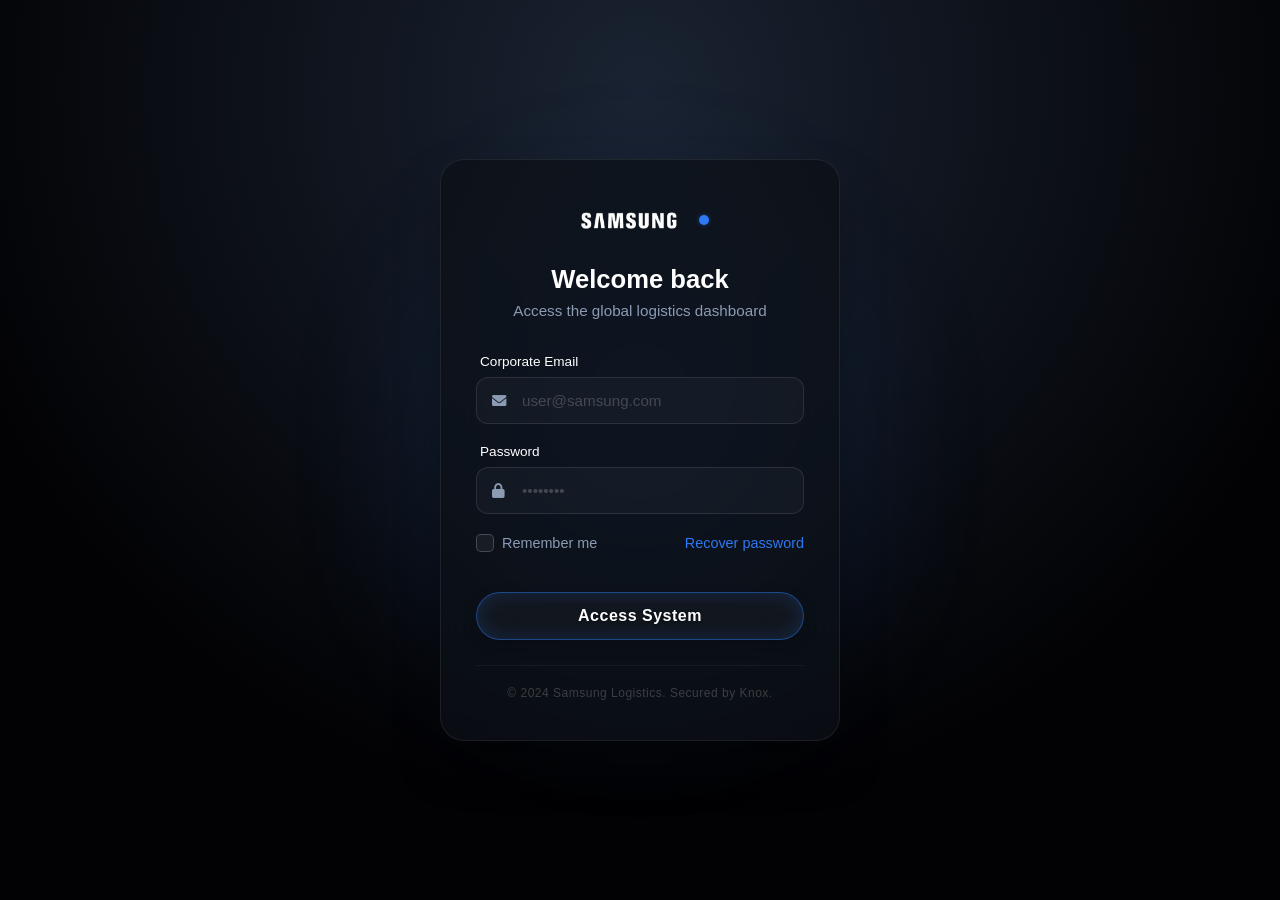
==== login/login.html @ c635fb00 "Atualizaçaõ do dashboard" ====
<!DOCTYPE html>
<html lang="en">
<head>
    <meta charset="UTF-8">
    <meta name="viewport" content="width=device-width, initial-scale=1.0">
    <title>Login - Samsung Connect</title>
    
    <link href="https://fonts.googleapis.com/css2?family=Outfit:wght@300;400;500;600;700&display=swap" rel="stylesheet">
    
    <link rel="stylesheet" href="login.css">
    <link rel="stylesheet" href="https://cdnjs.cloudflare.com/ajax/libs/font-awesome/6.0.0/css/all.min.css">
</head>
<body class="login-body">

    <div class="login-wrapper">
        <div class="login-glow-bg"></div>

        <div class="login-card glass-panel">
            
            <div class="login-header">
                <div class="logo-box justify-center">
                    <img src="/img/logo.png" alt="Samsung" style="height: 40px;">
                    <span class="status-beacon"></span>
                </div>
                <h2>Welcome back</h2>
                <p>Access the global logistics dashboard</p>
            </div>

            <form class="login-form">
                
                <div class="input-group">
                    <label>Corporate Email</label>
                    <div class="input-wrapper">
                        <i class="fas fa-envelope input-icon"></i>
                        <input type="email" placeholder="user@samsung.com" required>
                    </div>
                </div>

                <div class="input-group">
                    <label>Password</label>
                    <div class="input-wrapper">
                        <i class="fas fa-lock input-icon"></i>
                        <input type="password" placeholder="••••••••" required>
                    </div>
                </div>

                <div class="form-actions">
                    <label class="custom-checkbox">
                        <input type="checkbox">
                        <span class="checkmark"></span>
                        Remember me
                    </label>
                    <a href="#" class="forgot-link">Recover password</a>
                </div>

                <button type="submit" class="btn-cyber-glass full-width">
                    <span class="btn-text">Access System</span>
                    <span class="btn-shimmer"></span>
                </button>

            </form>

            <div class="login-footer">
                <p>© 2024 Samsung Logistics. Secured by Knox.</p>
            </div>
        </div>
    </div>

</body>
</html>
---- login/login.css ----
/* =========================================
   1. VARIÁVEIS GLOBAIS (Essenciais para as cores)
   ========================================= */
:root { 
    --bg-deep: #020204;
    --card-bg: #0d1117;
    --accent-blue: #2d79f3;
    --bright-cyan: #4facfe;
    --glass-bg: rgba(255, 255, 255, 0.03);
    --border-light: rgba(255, 255, 255, 0.1);
    --text-main: #ffffff;
    --text-dim: #8b9bb4;
    --glow-blue: rgba(45, 121, 243, 0.4);
}

/* =========================================
   2. RESET & BASE
   ========================================= */
* {
    margin: 0;
    padding: 0;
    box-sizing: border-box;
}

body {
    background-color: var(--bg-deep);
    color: var(--text-main);
    font-family: 'Plus Jakarta Sans', sans-serif;
    font-weight: 400;
    min-height: 100vh;
    /* Fundo padrão caso a div wrapper não cubra tudo */
    background: radial-gradient(circle at 50% 10%, #1a2332 0%, #020204 70%);
    overflow-x: hidden;
}

/* =========================================
   3. COMPONENTES COMPARTILHADOS (Logo & Botões)
   ========================================= */

/* --- LOGO BOX & ANIMAÇÃO BEACON --- */
.logo-box {
    display: flex;
    align-items: center;
    gap: 12px; 
}

.status-beacon {
    width: 10px;
    height: 10px;
    background-color: var(--accent-blue);
    border-radius: 50%;
    position: relative;
    box-shadow: 0 0 5px var(--glow-blue);
    animation: pulse-beacon 2s ease-in-out infinite;
}

.status-beacon::after {
    content: '';
    position: absolute;
    top: 50%;
    left: 50%;
    transform: translate(-50%, -50%);
    width: 100%;
    height: 100%;
    border-radius: 50%;
    border: 1px solid var(--accent-blue);
    animation: wave-beacon 2s ease-out infinite;
    opacity: 0;
}

@keyframes pulse-beacon {
    0%, 100% { transform: scale(1); opacity: 1; }
    50% { transform: scale(1.2); box-shadow: 0 0 15px var(--accent-blue); background-color: #5eb1ff; }
}

@keyframes wave-beacon {
    0% { width: 100%; height: 100%; opacity: 0.8; }
    100% { width: 300%; height: 300%; opacity: 0; }
}

/* --- BOTÃO CYBER GLASS (Usado no Login) --- */
.btn-cyber-glass {
    position: relative;
    padding: 14px 36px;
    background: rgba(255, 255, 255, 0.03);
    border: 1px solid rgba(45, 121, 243, 0.5);
    border-radius: 50px;
    color: #fff;
    font-family: 'Plus Jakarta Sans', sans-serif;
    font-size: 1rem;
    font-weight: 600;
    letter-spacing: 0.5px;
    cursor: pointer;
    overflow: hidden;
    backdrop-filter: blur(10px);
    -webkit-backdrop-filter: blur(10px);
    box-shadow: 
        inset 0 0 20px rgba(45, 121, 243, 0.2), 
        0 5px 15px rgba(0,0,0,0.2);
    transition: all 0.4s cubic-bezier(0.23, 1, 0.32, 1);
}

.btn-text {
    position: relative;
    z-index: 2;
    text-shadow: 0 1px 2px rgba(0,0,0,0.5);
    transition: all 0.3s ease;
}

.btn-shimmer {
    position: absolute;
    top: 0;
    left: -100%;
    width: 100%;
    height: 100%;
    background: linear-gradient(90deg, transparent, rgba(255, 255, 255, 0.2), transparent);
    transform: skewX(-20deg);
    transition: left 0.7s ease;
    z-index: 1;
}

.btn-cyber-glass:hover {
    background: rgba(45, 121, 243, 0.15);
    border-color: var(--accent-blue);
    box-shadow: inset 0 0 30px rgba(45, 121, 243, 0.4), 0 0 25px rgba(45, 121, 243, 0.4);
    transform: translateY(-3px);
}

.btn-cyber-glass:hover .btn-text { text-shadow: 0 0 8px rgba(255, 255, 255, 0.8); }
.btn-cyber-glass:hover .btn-shimmer { left: 100%; }
.btn-cyber-glass:active { transform: translateY(1px) scale(0.98); box-shadow: inset 0 0 10px rgba(45, 121, 243, 0.6); }

/* =========================================
   4. PÁGINA DE LOGIN (Seus Estilos)
   ========================================= */

/* Centraliza a página e mantém o fundo original */
.login-body {
    display: flex;
    justify-content: center;
    align-items: center;
    min-height: 100vh;
    overflow: hidden;
}

.login-wrapper {
    position: relative;
    width: 100%;
    max-width: 440px;
    padding: 20px;
    z-index: 10;
}

/* Efeito de brilho pulsante atrás do cartão */
.login-glow-bg {
    position: absolute;
    top: 50%;
    left: 50%;
    transform: translate(-50%, -50%);
    width: 120%;
    height: 120%;
    background: radial-gradient(circle, rgba(45, 121, 243, 0.2) 0%, transparent 70%);
    filter: blur(50px);
    z-index: -1;
    animation: glow-pulse 4s ease-in-out infinite alternate;
}

@keyframes glow-pulse {
    from { opacity: 0.6; transform: translate(-50%, -50%) scale(0.9); }
    to { opacity: 1; transform: translate(-50%, -50%) scale(1.1); }
}

/* O Cartão de Vidro (Glassmorphism) */
.glass-panel {
    background: rgba(13, 17, 23, 0.75);
    backdrop-filter: blur(20px);
    -webkit-backdrop-filter: blur(20px);
    border: 1px solid rgba(255, 255, 255, 0.08);
    border-radius: 24px;
    padding: 40px 35px;
    box-shadow: 0 25px 50px -12px rgba(0, 0, 0, 0.5);
}

/* Header do Login */
.login-header {
    text-align: center;
    margin-bottom: 35px;
}

.justify-center { justify-content: center; }

.login-header h2 {
    color: #fff;
    font-size: 1.6rem;
    margin-top: 25px;
    margin-bottom: 8px;
    font-weight: 600;
}

.login-header p {
    color: var(--text-dim);
    font-size: 0.95rem;
}

/* Inputs Modernos */
.input-group { margin-bottom: 20px; }

.input-group label {
    display: block;
    color: #fff;
    font-size: 0.85rem;
    margin-bottom: 8px;
    font-weight: 500;
    margin-left: 4px;
}

.input-wrapper { position: relative; }

.input-icon {
    position: absolute;
    left: 16px;
    top: 50%;
    transform: translateY(-50%);
    color: var(--text-dim);
    font-size: 0.9rem;
    transition: 0.3s;
    pointer-events: none;
}

.input-wrapper input {
    width: 100%;
    padding: 14px 16px 14px 45px;
    background: rgba(255, 255, 255, 0.03);
    border: 1px solid rgba(255, 255, 255, 0.1);
    border-radius: 12px;
    color: #fff;
    font-family: inherit;
    font-size: 0.95rem;
    outline: none;
    transition: all 0.3s ease;
}

.input-wrapper input::placeholder { color: rgba(255, 255, 255, 0.2); }

/* Estados de Foco */
.input-wrapper input:focus {
    background: rgba(45, 121, 243, 0.05);
    border-color: var(--accent-blue);
    box-shadow: 0 0 0 4px rgba(45, 121, 243, 0.1);
}

.input-wrapper input:focus + .input-icon { color: var(--accent-blue); }

/* Checkbox Customizado */
.form-actions {
    display: flex;
    justify-content: space-between;
    align-items: center;
    margin-bottom: 30px;
    font-size: 0.9rem;
}

.custom-checkbox {
    display: flex;
    align-items: center;
    gap: 8px;
    cursor: pointer;
    color: var(--text-dim);
    user-select: none;
}

.custom-checkbox input { display: none; }

.checkmark {
    height: 18px;
    width: 18px;
    background-color: rgba(255, 255, 255, 0.05);
    border: 1px solid rgba(255, 255, 255, 0.2);
    border-radius: 5px;
    position: relative;
    transition: 0.2s;
}

.custom-checkbox input:checked ~ .checkmark {
    background-color: var(--accent-blue);
    border-color: var(--accent-blue);
}

.custom-checkbox input:checked ~ .checkmark::after {
    content: '';
    position: absolute;
    left: 5px;
    top: 2px;
    width: 4px;
    height: 8px;
    border: solid white;
    border-width: 0 2px 2px 0;
    transform: rotate(45deg);
}

/* Link de recuperação */
.forgot-link {
    color: var(--accent-blue);
    text-decoration: none;
    font-weight: 500;
    transition: 0.2s;
}

.forgot-link:hover {
    color: #fff;
    text-shadow: 0 0 8px var(--glow-blue);
}

/* Botão Full Width */
.full-width {
    width: 100%;
    margin-top: 10px;
}

/* Footer */
.login-footer {
    text-align: center;
    margin-top: 25px;
    border-top: 1px solid rgba(255, 255, 255, 0.05);
    padding-top: 20px;
}

.login-footer p {
    color: rgba(255, 255, 255, 0.2);
    font-size: 0.75rem;
    letter-spacing: 0.5px;
}
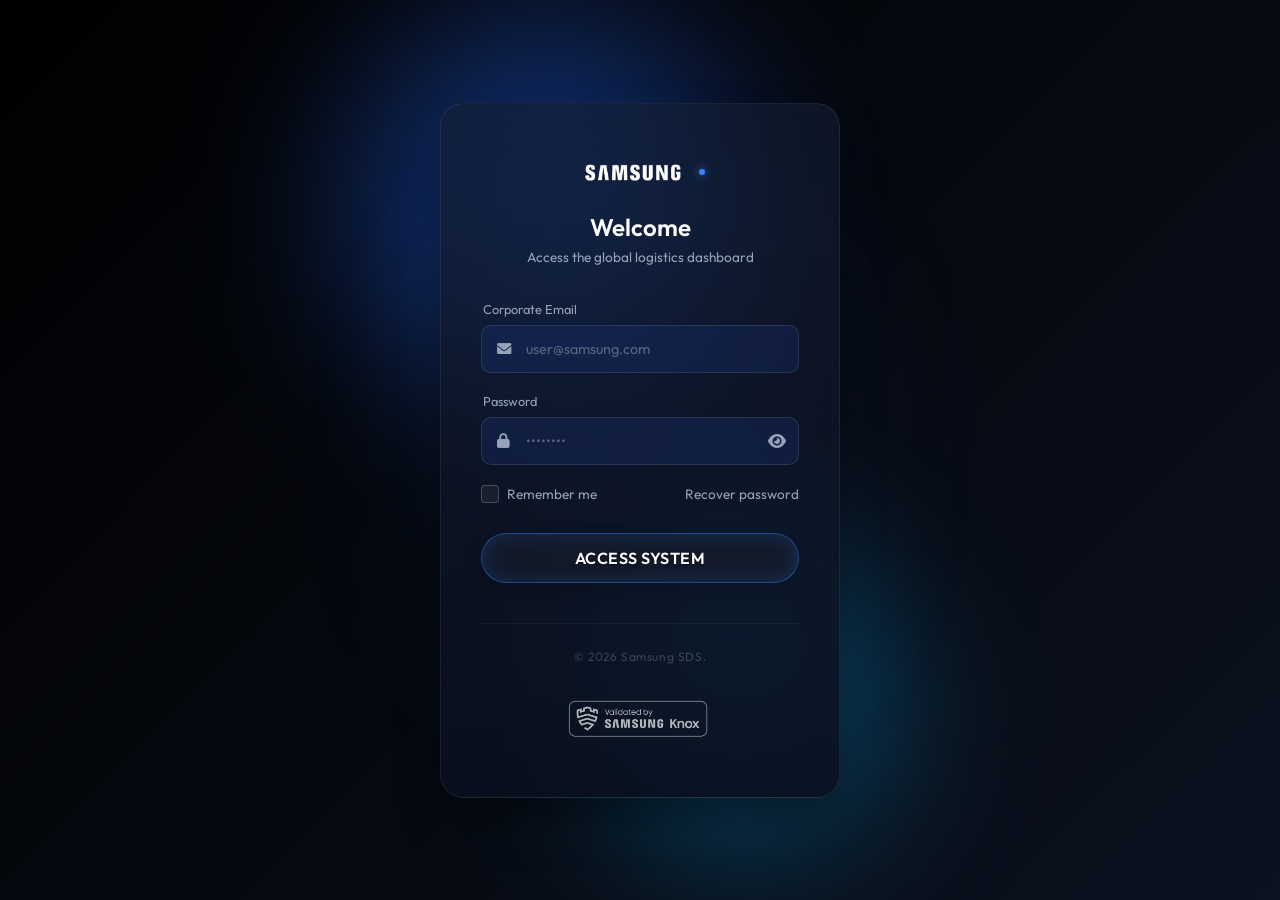
==== commit 33e54f6a: "Atualização do login  e recover de senha e gmail" ====
--- a/login/login.html
+++ b/login/login.html
@@ -3,26 +3,28 @@
 <head>
     <meta charset="UTF-8">
     <meta name="viewport" content="width=device-width, initial-scale=1.0">
-    <title>Login - Samsung Connect</title>
+    <title>Login - Samsung Logistics</title>
     
     <link href="https://fonts.googleapis.com/css2?family=Outfit:wght@300;400;500;600;700&display=swap" rel="stylesheet">
-    
+    <link rel="stylesheet" href="https://cdnjs.cloudflare.com/ajax/libs/font-awesome/6.0.0/css/all.min.css">
     <link rel="stylesheet" href="login.css">
-    <link rel="stylesheet" href="https://cdnjs.cloudflare.com/ajax/libs/font-awesome/6.0.0/css/all.min.css">
 </head>
 <body class="login-body">
 
     <div class="login-wrapper">
+        
+        <div class="bg-orb orb-1"></div>
+        <div class="bg-orb orb-2"></div>
         <div class="login-glow-bg"></div>
 
-        <div class="login-card glass-panel">
+        <div class="glass-panel">
             
             <div class="login-header">
                 <div class="logo-box justify-center">
                     <img src="/img/logo.png" alt="Samsung" style="height: 40px;">
                     <span class="status-beacon"></span>
                 </div>
-                <h2>Welcome back</h2>
+                <h2>Welcome</h2>
                 <p>Access the global logistics dashboard</p>
             </div>
 
@@ -40,7 +42,10 @@
                     <label>Password</label>
                     <div class="input-wrapper">
                         <i class="fas fa-lock input-icon"></i>
-                        <input type="password" placeholder="••••••••" required>
+                        <input type="password" id="passwordInput" class="input-password" placeholder="••••••••" required>
+                        <div class="toggle-wrapper" onclick="togglePassword()">
+                            <i class="fas fa-eye toggle-icon"></i>
+                        </div>
                     </div>
                 </div>
 
@@ -50,7 +55,7 @@
                         <span class="checkmark"></span>
                         Remember me
                     </label>
-                    <a href="#" class="forgot-link">Recover password</a>
+                    <a href="recover.html" class="forgot-link">Recover password</a>
                 </div>
 
                 <button type="submit" class="btn-cyber-glass full-width">
@@ -61,10 +66,29 @@
             </form>
 
             <div class="login-footer">
-                <p>© 2024 Samsung Logistics. Secured by Knox.</p>
+                <p>© 2026 Samsung SDS.</p>
+                <img src="/img/knox.png" alt="Secured by Knox">
             </div>
         </div>
-    </div>
+
+    </div> <script>
+        function togglePassword() {
+            const input = document.getElementById('passwordInput');
+            const icon = document.querySelector('.toggle-icon');
+            const type = input.getAttribute('type') === 'password' ? 'text' : 'password';
+            input.setAttribute('type', type);
+
+            if (type === 'text') {
+                icon.classList.remove('fa-eye');
+                icon.classList.add('fa-eye-slash');
+                icon.style.color = "var(--accent-blue)";
+            } else {
+                icon.classList.remove('fa-eye-slash');
+                icon.classList.add('fa-eye');
+                icon.style.color = "";
+            }
+        }
+    </script>
 
 </body>
 </html>
--- a/login/login.css
+++ b/login/login.css
@@ -1,105 +1,321 @@
 /* =========================================
-   1. VARIÁVEIS GLOBAIS (Essenciais para as cores)
+   1. VARIÁVEIS (TEMA DEEP SPACE BLUE)
    ========================================= */
 :root { 
-    --bg-deep: #020204;
-    --card-bg: #0d1117;
-    --accent-blue: #2d79f3;
-    --bright-cyan: #4facfe;
-    --glass-bg: rgba(255, 255, 255, 0.03);
-    --border-light: rgba(255, 255, 255, 0.1);
+    --bg-deep: #050510;          /* Fundo ultra escuro */
+    --accent-blue: #3b82f6;      /* Azul vibrante */
     --text-main: #ffffff;
-    --text-dim: #8b9bb4;
-    --glow-blue: rgba(45, 121, 243, 0.4);
+    --text-dim: #94a3b8;         /* Cinza azulado */
+    
+    /* Cores específicas da interface da imagem */
+    --glass-bg: linear-gradient(180deg, rgba(20, 30, 50, 0.6) 0%, rgba(10, 15, 30, 0.9) 100%);
+    --glass-border: rgba(255, 255, 255, 0.08);
+    --input-bg: rgba(30, 58, 138, 0.25); /* Azul escuro transparente para os inputs */
+    --input-border: rgba(255, 255, 255, 0.1);
 }
 
 /* =========================================
    2. RESET & BASE
    ========================================= */
-* {
-    margin: 0;
-    padding: 0;
-    box-sizing: border-box;
-}
+* { margin: 0; padding: 0; box-sizing: border-box; }
 
 body {
-    background-color: var(--bg-deep);
+    background-color: var(--bg-deep); /* Cor de fallback */
     color: var(--text-main);
-    font-family: 'Plus Jakarta Sans', sans-serif;
-    font-weight: 400;
+    font-family: 'Outfit', sans-serif;
     min-height: 100vh;
-    /* Fundo padrão caso a div wrapper não cubra tudo */
-    background: radial-gradient(circle at 50% 10%, #1a2332 0%, #020204 70%);
-    overflow-x: hidden;
-}
-
-/* =========================================
-   3. COMPONENTES COMPARTILHADOS (Logo & Botões)
-   ========================================= */
-
-/* --- LOGO BOX & ANIMAÇÃO BEACON --- */
+    overflow: hidden;
+    
+    /* --- ANIMAÇÃO DARK --- */
+    /* Gradiente alternando entre Preto Puro e Azul Meia-Noite Profundo */
+    background: linear-gradient(-45deg, #000000, #050510, #0f172a, #000000);
+    
+    /* Tamanho aumentado para permitir o movimento */
+    background-size: 400% 400%;
+    
+    /* Animação lenta (15s) para ser imperceptível e elegante */
+    animation: gradientMove 15s ease infinite;
+    /* --------------------- */
+    
+    display: flex;
+    justify-content: center;
+    align-items: center;
+}
+
+/* Adicione isso logo abaixo do fechamento do body (}) */
+@keyframes gradientMove {
+    0% {
+        background-position: 0% 50%;
+    }
+    50% {
+        background-position: 100% 50%;
+    }
+    100% {
+        background-position: 0% 50%;
+    }
+}
+
+a { text-decoration: none; color: inherit; transition: 0.2s; }
+
+/* =========================================
+   3. LAYOUT CENTRALIZADO
+   ========================================= */
+.login-body {
+    display: flex;
+    justify-content: center;
+    align-items: center;
+    min-height: 100vh;
+    padding: 20px;
+}
+
+.login-wrapper {
+    position: relative;
+    width: 100%;
+    max-width: 400px; /* Largura levemente menor para ficar elegante */
+    z-index: 10;
+    animation: fadeUp 0.8s cubic-bezier(0.16, 1, 0.3, 1) forwards;
+    opacity: 0;
+    transform: translateY(30px);
+}
+
+@keyframes fadeUp { to { opacity: 1; transform: translateY(0); } }
+
+/* =========================================
+   4. FUNDO ANIMADO (ORBES)
+   ========================================= */
+.bg-orb {
+    position: absolute;
+    border-radius: 50%;
+    filter: blur(80px);
+    opacity: 0.4;
+    z-index: -2;
+    pointer-events: none;
+}
+
+.orb-1 {
+    background: #2563eb;
+    width: 400px; height: 400px;
+    top: -100px; left: -100px;
+    animation: float 20s infinite alternate;
+}
+
+.orb-2 {
+    background: #0ea5e9;
+    width: 300px; height: 300px;
+    bottom: -50px; right: -50px;
+    animation: float 25s infinite alternate-reverse;
+}
+
+@keyframes float {
+    0% { transform: translate(0, 0); }
+    100% { transform: translate(40px, 40px); }
+}
+
+.login-glow-bg {
+    position: absolute; top: 50%; left: 50%;
+    transform: translate(-50%, -50%);
+    width: 120%; height: 120%;
+    background: radial-gradient(circle, rgba(59, 130, 246, 0.1) 0%, transparent 70%);
+    filter: blur(60px);
+    z-index: -1;
+}
+
+/* =========================================
+   5. CARTÃO (GLASS)
+   ========================================= */
+.glass-panel {
+    background: var(--glass-bg);
+    backdrop-filter: blur(24px);
+    -webkit-backdrop-filter: blur(24px);
+    border-radius: 24px;
+    padding: 48px 40px;
+    
+    /* Bordas sutis */
+    border: 1px solid var(--glass-border);
+    box-shadow: 0 25px 50px -12px rgba(0, 0, 0, 0.5);
+}
+
+/* =========================================
+   6. HEADER
+   ========================================= */
+.login-header { text-align: center; margin-bottom: 35px; }
+
 .logo-box {
-    display: flex;
-    align-items: center;
-    gap: 12px; 
-}
-
+    display: flex; justify-content: center; align-items: center;
+    gap: 8px; margin-bottom: 20px;
+}
+
+/* Ponto azul ao lado do logo */
 .status-beacon {
-    width: 10px;
-    height: 10px;
+    width: 6px; height: 6px;
     background-color: var(--accent-blue);
     border-radius: 50%;
-    position: relative;
-    box-shadow: 0 0 5px var(--glow-blue);
-    animation: pulse-beacon 2s ease-in-out infinite;
-}
-
-.status-beacon::after {
-    content: '';
-    position: absolute;
-    top: 50%;
-    left: 50%;
-    transform: translate(-50%, -50%);
-    width: 100%;
-    height: 100%;
-    border-radius: 50%;
-    border: 1px solid var(--accent-blue);
-    animation: wave-beacon 2s ease-out infinite;
-    opacity: 0;
-}
-
-@keyframes pulse-beacon {
-    0%, 100% { transform: scale(1); opacity: 1; }
-    50% { transform: scale(1.2); box-shadow: 0 0 15px var(--accent-blue); background-color: #5eb1ff; }
-}
-
-@keyframes wave-beacon {
-    0% { width: 100%; height: 100%; opacity: 0.8; }
-    100% { width: 300%; height: 300%; opacity: 0; }
-}
-
-/* --- BOTÃO CYBER GLASS (Usado no Login) --- */
+    box-shadow: 0 0 8px var(--accent-blue);
+}
+
+.login-header h2 { font-size: 1.5rem; font-weight: 600; margin-bottom: 6px; color: #fff; }
+.login-header p { color: var(--text-dim); font-size: 0.85rem; }
+
+/* =========================================
+   7. INPUTS (Estilo da Imagem)
+   ========================================= */
+.input-group { margin-bottom: 20px; }
+.input-group label { 
+    display: block; 
+    color: var(--text-dim); 
+    font-size: 0.8rem; 
+    margin-bottom: 8px; 
+    margin-left: 2px; 
+}
+
+.input-wrapper { position: relative; }
+
+.input-icon {
+    position: absolute; left: 16px; top: 50%; transform: translateY(-50%);
+    color: var(--text-dim); font-size: 0.9rem; pointer-events: none;
+}
+
+.input-wrapper input {
+    width: 100%;
+    padding: 14px 16px 14px 44px;
+    
+    /* Cor de fundo exata da imagem (azul escuro translúcido) */
+    background: var(--input-bg);
+    border: 1px solid var(--input-border);
+    
+    border-radius: 10px;
+    color: #fff; 
+    font-size: 0.9rem; 
+    outline: none; 
+    transition: 0.2s;
+    font-family: inherit;
+}
+
+.input-password { padding-right: 50px !important; }
+
+.input-wrapper input::placeholder { color: rgba(255, 255, 255, 0.3); }
+
+.input-wrapper input:focus {
+    background: rgba(30, 58, 138, 0.4);
+    border-color: var(--accent-blue);
+    box-shadow: 0 0 0 3px rgba(59, 130, 246, 0.2);
+}
+
+/* Olho da Senha */
+.toggle-wrapper {
+    position: absolute; right: 0; top: 0; height: 100%; width: 45px;
+    display: flex; align-items: center; justify-content: center;
+    cursor: pointer; color: var(--text-dim);
+}
+.toggle-wrapper:hover { color: #fff; }
+
+/* =========================================
+   8. CHECKBOX & LINKS
+   ========================================= */
+.form-actions {
+    display: flex; justify-content: space-between; align-items: center;
+    margin-bottom: 30px; font-size: 0.85rem; color: var(--text-dim);
+}
+
+.custom-checkbox { display: flex; align-items: center; gap: 8px; cursor: pointer; }
+.custom-checkbox input { display: none; }
+.checkmark {
+    width: 18px; height: 18px;
+    background: rgba(255,255,255,0.05); border: 1px solid rgba(255,255,255,0.2);
+    border-radius: 4px; position: relative;
+}
+.custom-checkbox input:checked ~ .checkmark { background: var(--accent-blue); border-color: var(--accent-blue); }
+.custom-checkbox input:checked ~ .checkmark::after {
+    content: ''; position: absolute; left: 5px; top: 1px; width: 4px; height: 9px;
+    border: solid white; border-width: 0 2px 2px 0; transform: rotate(45deg);
+}
+
+.forgot-link:hover { color: #fff; text-decoration: underline; }
+
+/* =========================================
+   9. BOTÃO PRINCIPAL
+   ========================================= */
+/* =========================================
+   BOTÃO CYBER GLASS (DARK)
+   ========================================= */
+
+/* Utilitário para garantir largura total */
+.full-width {
+    width: 100%;
+    display: block; /* Garante que o botão ocupe a linha toda */
+}
+
 .btn-cyber-glass {
     position: relative;
-    padding: 14px 36px;
+    padding: 16px;
+    margin-top: 10px;
+    
+    /* Gradiente Azul Noturno (Sóbrio e Elegante) */
+    background: linear-gradient(135deg, #172554 0%, #1e40af 100%);
+    
+    /* Borda sutil de vidro */
+    border: 1px solid rgba(255, 255, 255, 0.08);
+    border-radius: 12px;
+    
+    /* Texto */
+    color: #ffffff;
+    font-size: 0.95rem;
+    font-weight: 600;
+    letter-spacing: 0.5px;
+    text-transform: uppercase;
+    
+    cursor: pointer;
+    overflow: hidden;
+    transition: all 0.3s cubic-bezier(0.25, 0.8, 0.25, 1);
+    
+    /* Sombra inicial discreta */
+    box-shadow: 0 4px 12px rgba(0, 0, 0, 0.3);
+}
+
+/* --- EFEITO HOVER (Ao passar o mouse) --- */
+/* =========================================
+   BOTÃO CYBER GLASS (PILL STYLE)
+   ========================================= */
+
+/* Garante que o botão ocupe a largura do formulário */
+.full-width {
+    width: 100%;
+    display: block;
+}
+
+.btn-cyber-glass {
+    position: relative;
+    padding: 14px 36px; /* Altura confortável */
+    
+    /* Fundo Transparente com leve tint */
     background: rgba(255, 255, 255, 0.03);
+    
+    /* Borda azul translúcida */
     border: 1px solid rgba(45, 121, 243, 0.5);
-    border-radius: 50px;
+    border-radius: 50px; /* Formato de pílula */
+    
     color: #fff;
-    font-family: 'Plus Jakarta Sans', sans-serif;
+    /* Usa a fonte padrão do site (Outfit) */
+    font-family: inherit; 
     font-size: 1rem;
     font-weight: 600;
     letter-spacing: 0.5px;
     cursor: pointer;
     overflow: hidden;
+    
+    /* O efeito de vidro embaçado */
     backdrop-filter: blur(10px);
     -webkit-backdrop-filter: blur(10px);
+    
+    /* Brilho interno (Inset) + Sombra externa */
     box-shadow: 
         inset 0 0 20px rgba(45, 121, 243, 0.2), 
         0 5px 15px rgba(0,0,0,0.2);
+        
     transition: all 0.4s cubic-bezier(0.23, 1, 0.32, 1);
 }
 
+/* Texto do botão (Z-index para ficar acima do brilho) */
 .btn-text {
     position: relative;
     z-index: 2;
@@ -107,226 +323,72 @@
     transition: all 0.3s ease;
 }
 
+/* O brilho que passa (Shimmer) */
 .btn-shimmer {
     position: absolute;
     top: 0;
-    left: -100%;
+    left: -100%; /* Começa fora da esquerda */
     width: 100%;
     height: 100%;
     background: linear-gradient(90deg, transparent, rgba(255, 255, 255, 0.2), transparent);
-    transform: skewX(-20deg);
+    transform: skewX(-20deg); /* Inclina o brilho */
     transition: left 0.7s ease;
     z-index: 1;
 }
 
+/* --- ESTADOS HOVER (MOUSE EM CIMA) --- */
 .btn-cyber-glass:hover {
     background: rgba(45, 121, 243, 0.15);
-    border-color: var(--accent-blue);
-    box-shadow: inset 0 0 30px rgba(45, 121, 243, 0.4), 0 0 25px rgba(45, 121, 243, 0.4);
-    transform: translateY(-3px);
-}
-
-.btn-cyber-glass:hover .btn-text { text-shadow: 0 0 8px rgba(255, 255, 255, 0.8); }
-.btn-cyber-glass:hover .btn-shimmer { left: 100%; }
-.btn-cyber-glass:active { transform: translateY(1px) scale(0.98); box-shadow: inset 0 0 10px rgba(45, 121, 243, 0.6); }
-
-/* =========================================
-   4. PÁGINA DE LOGIN (Seus Estilos)
-   ========================================= */
-
-/* Centraliza a página e mantém o fundo original */
-.login-body {
+    border-color: var(--accent-blue); /* Usa a variável global ou #3b82f6 */
+    
+    /* Glow forte azul */
+    box-shadow: 
+        inset 0 0 30px rgba(45, 121, 243, 0.4),
+        0 0 25px rgba(45, 121, 243, 0.4);
+        
+    transform: translateY(-3px); /* Levanta o botão */
+}
+
+.btn-cyber-glass:hover .btn-text { 
+    text-shadow: 0 0 8px rgba(255, 255, 255, 0.8); 
+}
+
+.btn-cyber-glass:hover .btn-shimmer { 
+    left: 100%; /* Move o brilho para a direita */
+}
+
+/* --- ESTADO ACTIVE (CLIQUE) --- */
+.btn-cyber-glass:active {
+    transform: translateY(1px) scale(0.98);
+    box-shadow: inset 0 0 10px rgba(45, 121, 243, 0.6);
+}
+
+/* =========================================
+   10. FOOTER & KNOX
+   ========================================= */
+.login-footer {
+    text-align: center; 
+    margin-top: 40px; /* Espaço maior para separar do botão */
+    color: rgba(255, 255, 255, 0.2);
+    font-size: 0.75rem; 
+    letter-spacing: 0.05em;
+    border-top: 1px solid rgba(255, 255, 255, 0.05);
+    padding-top: 25px;
+    
     display: flex;
-    justify-content: center;
+    flex-direction: column;
     align-items: center;
-    min-height: 100vh;
-    overflow: hidden;
-}
-
-.login-wrapper {
-    position: relative;
-    width: 100%;
-    max-width: 440px;
-    padding: 20px;
-    z-index: 10;
-}
-
-/* Efeito de brilho pulsante atrás do cartão */
-.login-glow-bg {
-    position: absolute;
-    top: 50%;
-    left: 50%;
-    transform: translate(-50%, -50%);
-    width: 120%;
-    height: 120%;
-    background: radial-gradient(circle, rgba(45, 121, 243, 0.2) 0%, transparent 70%);
-    filter: blur(50px);
-    z-index: -1;
-    animation: glow-pulse 4s ease-in-out infinite alternate;
-}
-
-@keyframes glow-pulse {
-    from { opacity: 0.6; transform: translate(-50%, -50%) scale(0.9); }
-    to { opacity: 1; transform: translate(-50%, -50%) scale(1.1); }
-}
-
-/* O Cartão de Vidro (Glassmorphism) */
-.glass-panel {
-    background: rgba(13, 17, 23, 0.75);
-    backdrop-filter: blur(20px);
-    -webkit-backdrop-filter: blur(20px);
-    border: 1px solid rgba(255, 255, 255, 0.08);
-    border-radius: 24px;
-    padding: 40px 35px;
-    box-shadow: 0 25px 50px -12px rgba(0, 0, 0, 0.5);
-}
-
-/* Header do Login */
-.login-header {
-    text-align: center;
-    margin-bottom: 35px;
-}
-
-.justify-center { justify-content: center; }
-
-.login-header h2 {
-    color: #fff;
-    font-size: 1.6rem;
-    margin-top: 25px;
-    margin-bottom: 8px;
-    font-weight: 600;
-}
-
-.login-header p {
-    color: var(--text-dim);
-    font-size: 0.95rem;
-}
-
-/* Inputs Modernos */
-.input-group { margin-bottom: 20px; }
-
-.input-group label {
-    display: block;
-    color: #fff;
-    font-size: 0.85rem;
-    margin-bottom: 8px;
-    font-weight: 500;
-    margin-left: 4px;
-}
-
-.input-wrapper { position: relative; }
-
-.input-icon {
-    position: absolute;
-    left: 16px;
-    top: 50%;
-    transform: translateY(-50%);
-    color: var(--text-dim);
-    font-size: 0.9rem;
-    transition: 0.3s;
-    pointer-events: none;
-}
-
-.input-wrapper input {
-    width: 100%;
-    padding: 14px 16px 14px 45px;
-    background: rgba(255, 255, 255, 0.03);
-    border: 1px solid rgba(255, 255, 255, 0.1);
-    border-radius: 12px;
-    color: #fff;
-    font-family: inherit;
-    font-size: 0.95rem;
-    outline: none;
-    transition: all 0.3s ease;
-}
-
-.input-wrapper input::placeholder { color: rgba(255, 255, 255, 0.2); }
-
-/* Estados de Foco */
-.input-wrapper input:focus {
-    background: rgba(45, 121, 243, 0.05);
-    border-color: var(--accent-blue);
-    box-shadow: 0 0 0 4px rgba(45, 121, 243, 0.1);
-}
-
-.input-wrapper input:focus + .input-icon { color: var(--accent-blue); }
-
-/* Checkbox Customizado */
-.form-actions {
-    display: flex;
-    justify-content: space-between;
-    align-items: center;
-    margin-bottom: 30px;
-    font-size: 0.9rem;
-}
-
-.custom-checkbox {
-    display: flex;
-    align-items: center;
-    gap: 8px;
-    cursor: pointer;
-    color: var(--text-dim);
-    user-select: none;
-}
-
-.custom-checkbox input { display: none; }
-
-.checkmark {
-    height: 18px;
-    width: 18px;
-    background-color: rgba(255, 255, 255, 0.05);
-    border: 1px solid rgba(255, 255, 255, 0.2);
-    border-radius: 5px;
-    position: relative;
-    transition: 0.2s;
-}
-
-.custom-checkbox input:checked ~ .checkmark {
-    background-color: var(--accent-blue);
-    border-color: var(--accent-blue);
-}
-
-.custom-checkbox input:checked ~ .checkmark::after {
-    content: '';
-    position: absolute;
-    left: 5px;
-    top: 2px;
-    width: 4px;
-    height: 8px;
-    border: solid white;
-    border-width: 0 2px 2px 0;
-    transform: rotate(45deg);
-}
-
-/* Link de recuperação */
-.forgot-link {
-    color: var(--accent-blue);
-    text-decoration: none;
-    font-weight: 500;
-    transition: 0.2s;
-}
-
-.forgot-link:hover {
-    color: #fff;
-    text-shadow: 0 0 8px var(--glow-blue);
-}
-
-/* Botão Full Width */
-.full-width {
-    width: 100%;
-    margin-top: 10px;
-}
-
-/* Footer */
-.login-footer {
-    text-align: center;
-    margin-top: 25px;
-    border-top: 1px solid rgba(255, 255, 255, 0.05);
-    padding-top: 20px;
-}
-
-.login-footer p {
-    color: rgba(255, 255, 255, 0.2);
-    font-size: 0.75rem;
-    letter-spacing: 0.5px;
-}
+    gap: 15px;
+}
+
+/* Estilo específico para a logo Knox dentro do footer */
+.login-footer img {
+    height: 70px; /* Tamanho ajustado conforme a imagem */
+    width: auto;
+    opacity: 0.7;
+    transition: opacity 0.3s;
+}
+
+.login-footer img:hover {
+    opacity: 1;
+}
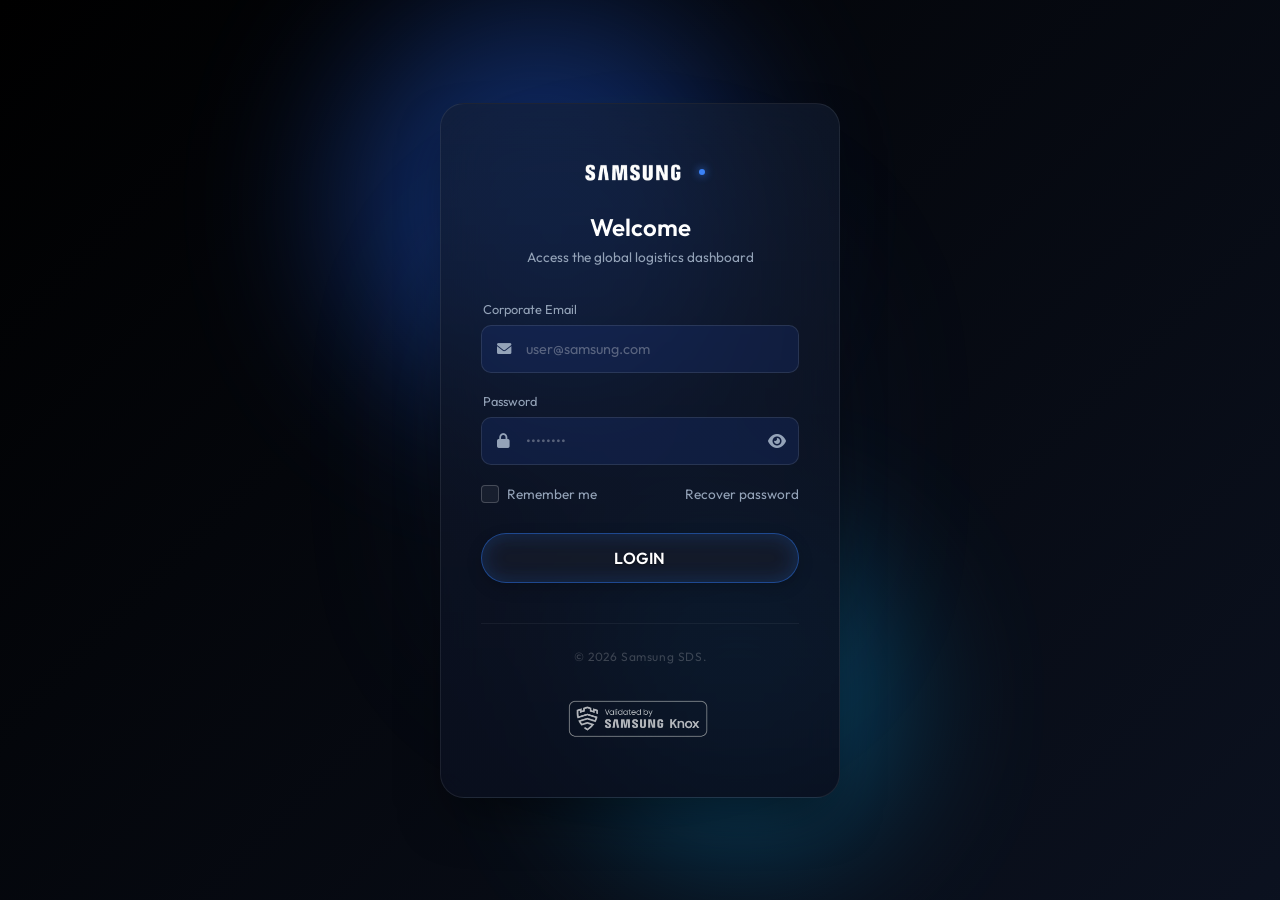
==== commit 4f99d463: "arrumei o html" ====
--- a/login/login.html
+++ b/login/login.html
@@ -59,7 +59,7 @@
                 </div>
 
                 <button type="submit" class="btn-cyber-glass full-width">
-                    <span class="btn-text">Access System</span>
+                    <span class="btn-text">Login</span>
                     <span class="btn-shimmer"></span>
                 </button>
 
